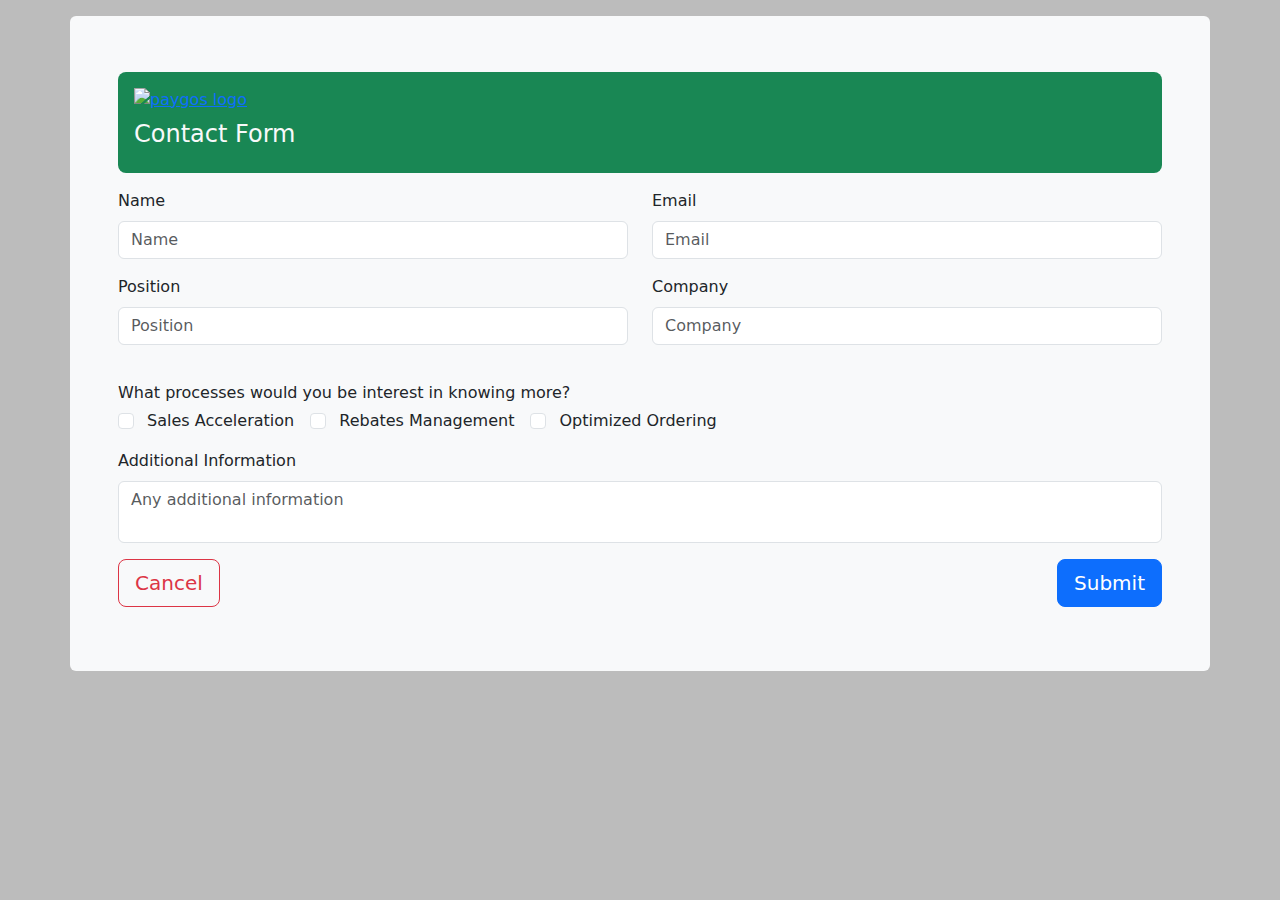
==== index.html @ 5a8a4584 "feat: solutions checkbox" ====
<!DOCTYPE html>
<html>
  <head>
    <title>Paygos | Signup Form</title>
    <link rel="stylesheet" href="styles.css">
    <link href="https://cdn.jsdelivr.net/npm/bootstrap@5.3.3/dist/css/bootstrap.min.css" rel="stylesheet" integrity="sha384-QWTKZyjpPEjISv5WaRU9OFeRpok6YctnYmDr5pNlyT2bRjXh0JMhjY6hW+ALEwIH" crossorigin="anonymous">
  </head>
  <body style="background: rgb(188, 188, 188);">    
    <form id="form" class="container mx-auto p-5 bg-light h-100 m-3 rounded" method="POST">

      <!--Header-->

      <div class="d-flex flex-column gap-2 bg-success p-3 header my-2">
        <a href="http://www.paygos.ca"><img src="https://paygos.ca/wp-content/themes/paygos2024/images/logo.svg" class="logo d-block" alt="paygos logo"></a>
        <h4 class="h4 text-light">Contact Form</h4>
      </div>

        <!--Name and Email-->
        <div class="row">
            <div class="form-group col-md-6 my-2">
                <label class="form-label">Name</label>
                <input class="form-control" type="text" placeholder="Name" name="Name" / required>
            </div>
            <div class="form-group col-md-6 my-2">
                <label class="form-label">Email</label>
                <input class="form-control" type="email" placeholder="Email" name="Email" / required>
            </div>
        </div>

        <!--Position and Company-->
        <div class="row">
            <div class="form-group col-md-6 my-2">
                <label class="form-label">Position</label>
                <input class="form-control" type="text" placeholder="Position" name="Position" / required>
            </div>
            <div class="form-group col-md-6 my-2">
                <label class="form-label">Company</label>
                <input class="form-control" type="text" placeholder="Company" name="Company" / required>
            </div>
        </div>

        <!--T & Cs-->
        <div class="row mt-4">
            <p class="my-1">What processes would you be interest in knowing more?</p>
            <div class="d-md-flex d-grid gap-2">
              <div class="form-group">
                <input class="form-check-input" type="checkbox" name="salesacc" id="salesacc"/>
                <label class="form-check-label mx-2" for="salesacc">Sales Acceleration</label>
            </div> 
            <div class="form-group">
              <input class="form-check-input" type="checkbox" name="rebates" id="rebates"/>
              <label class="form-check-label mx-2" for="rebates">Rebates Management</label>
            </div> 
            <div class="form-group">
              <input class="form-check-input" type="checkbox" name="order" id="order"/>
              <label class="form-check-label mx-2" for="order">Optimized Ordering</label>
          </div> 
            </div>
                  
        </div>

        <div class="row my-3">
            <div class="form-group col">
                <label class="form-label" for="Notes">Additional Information</label>
                <textarea id="Notes" class="form-control" placeholder="Any additional information" name="Notes" style="resize: none;"></textarea>
            </div>
        </div>

      <div class="d-grid gap-2 d-md-flex justify-content-md-between flex-md-row-reverse my-3">
          <button class="btn btn-lg btn-primary" type="submit" id="submit-button">Submit</button>
          <button class="btn btn-lg btn-outline-danger">Cancel</button>
      </div>

    </form> 

    <div
      id="message"
      class="alert alert-success fixed-top"
      style="
        display: none;
      "
    ></div>

    <script>
      document.getElementById("form").addEventListener("submit", function (e) {
        e.preventDefault(); // Prevent the default form submission
        document.getElementById("message").textContent = "Submitting..";
        document.getElementById("message").style.display = "block";
        document.getElementById("submit-button").disabled = true;

        // Collect the form data
        var formData = new FormData(this);
        var keyValuePairs = [];
        for (var pair of formData.entries()) {
          keyValuePairs.push(pair[0] + "=" + pair[1]);
        }

        var formDataString = keyValuePairs.join("&");

        // Send a POST request to your Google Apps Script
        fetch(
          "https://script.google.com/macros/s/AKfycbxteg71cd7hV9nDy0GBPj_LpxfYbMTcjnl6LSmIKGHUA-qAAQ-FZgm49uVIQh1C46TU/exec",
          {
            redirect: "follow",
            method: "POST",
            body: formDataString,
            headers: {
              "Content-Type": "text/plain;charset=utf-8",
            },
          }
        )
          .then(function (response) {
            // Check if the request was successful
            if (response) {
              return response; // Assuming your script returns JSON response
            } else {
              throw new Error("Failed to submit the form.");
            }
          })
          .then(function (data) {
            // Display a success message
            document.getElementById("message").textContent =
              "Data submitted successfully!";
            document.getElementById("message").style.display = "block";
            document.getElementById("message").style.backgroundColor = "green";
            document.getElementById("message").style.color = "beige";
            document.getElementById("submit-button").disabled = false;
            document.getElementById("form").reset();

            setTimeout(function () {
              document.getElementById("message").textContent = "";
              document.getElementById("message").style.display = "none";
            }, 2600);
          })
          .catch(function (error) {
            // Handle errors, you can display an error message here
            console.error(error);
            document.getElementById("message").textContent =
              "An error occurred while submitting the form.";
            document.getElementById("message").style.display = "block";
          });
      });
    </script>
  </body>
</html>
---- styles.css ----
body{
  background: #a2a2a2;
}

.header{
  background: url(https://paygos.ca/wp-content/themes/paygos2024/images/top-hero-bg.png);
  background-size: cover;
  border-radius: 8px;
}

.logo {
  max-width: 150px;
}/*# sourceMappingURL=styles.css.map */
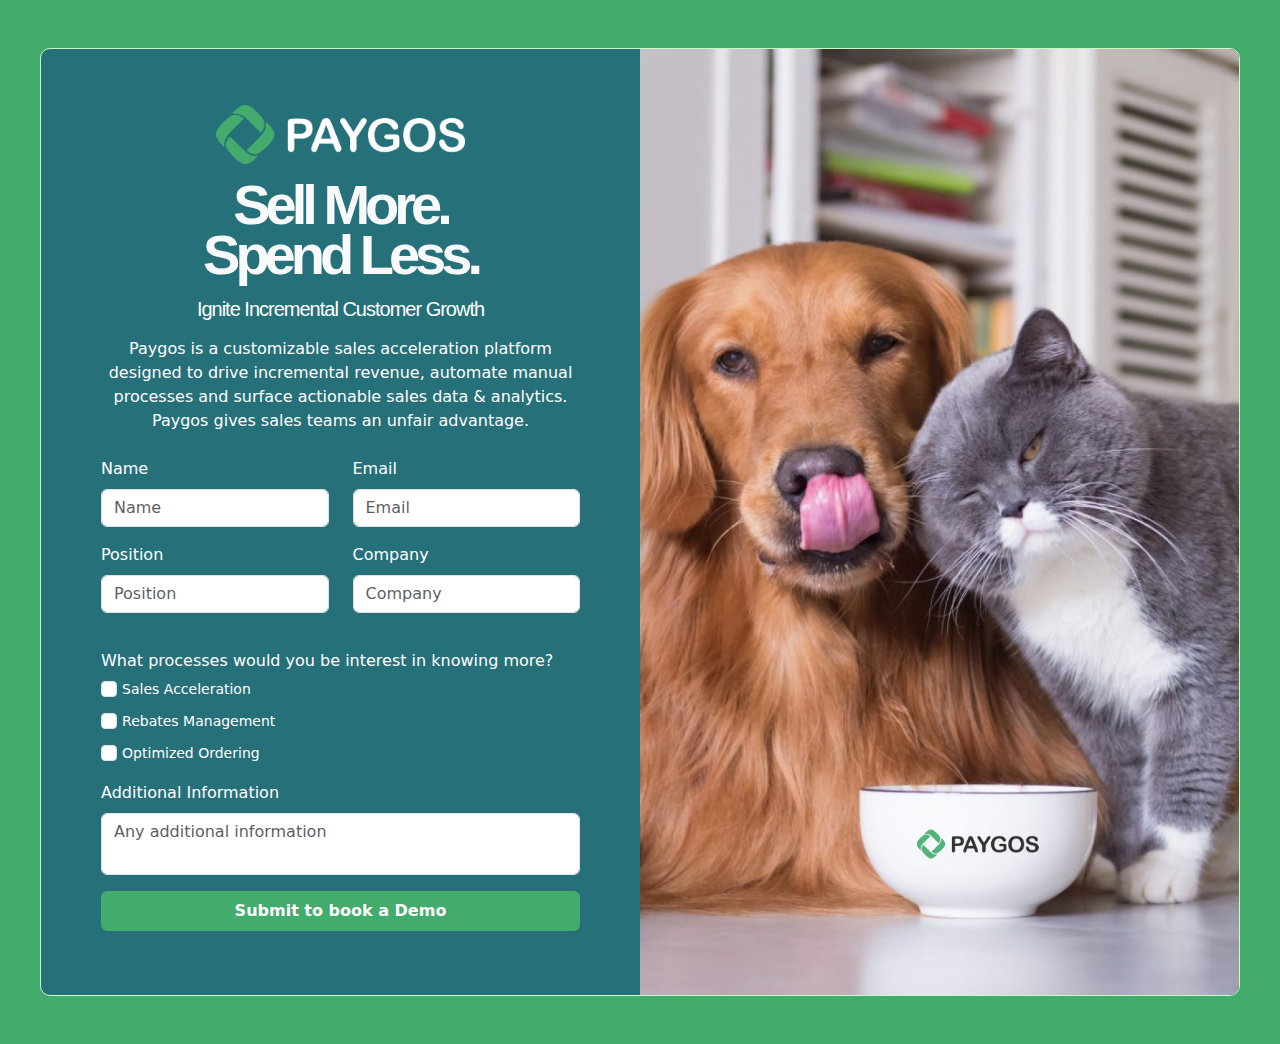
==== commit f2bdc3c3: "fix: new layout" ====
--- a/index.html
+++ b/index.html
@@ -2,77 +2,92 @@
 <html>
   <head>
     <title>Paygos | Signup Form</title>
+    
     <link rel="stylesheet" href="styles.css">
     <link href="https://cdn.jsdelivr.net/npm/bootstrap@5.3.3/dist/css/bootstrap.min.css" rel="stylesheet" integrity="sha384-QWTKZyjpPEjISv5WaRU9OFeRpok6YctnYmDr5pNlyT2bRjXh0JMhjY6hW+ALEwIH" crossorigin="anonymous">
   </head>
-  <body style="background: rgb(188, 188, 188);">    
-    <form id="form" class="container mx-auto p-5 bg-light h-100 m-3 rounded" method="POST">
+  <body style="background: #43AB6C;">    
 
-      <!--Header-->
+    <div class="container-fluid">
 
-      <div class="d-flex flex-column gap-2 bg-success p-3 header my-2">
-        <a href="http://www.paygos.ca"><img src="https://paygos.ca/wp-content/themes/paygos2024/images/logo.svg" class="logo d-block" alt="paygos logo"></a>
-        <h4 class="h4 text-light">Contact Form</h4>
-      </div>
+    <div class="row wrapper mx-auto my-5 rounded-lg">
+    <!--Form Col-->
+    <div class="col-md-6">
+      <form id="form" class="p-md-5" method="POST">
+        <!--Header-->
+        <div class="d-flex flex-column gap-2 align-items-center">
+          <a href="http://www.paygos.ca"><img src="/img/paygosXL-white.png" class="logo my-2" alt="paygos logo"></a>
+          <h1 class="title text-light">Sell More.<br> Spend Less.</h1>
+          <h2 class="subtitle">Ignite Incremental Customer Growth</h2>
+          <p class="p">Paygos is a customizable sales acceleration platform designed to drive incremental revenue, automate manual processes and surface actionable sales data & analytics. <br> Paygos gives sales teams an unfair advantage.</p>
+        </div>
+  
+          <!--Name and Email-->
+          <div class="row">
+              <div class="form-group col-md-6 my-2">
+                  <label class="form-label">Name</label>
+                  <input class="form-control" type="text" placeholder="Name" name="Name" / required>
+              </div>
+              <div class="form-group col-md-6 my-2">
+                  <label class="form-label">Email</label>
+                  <input class="form-control" type="email" placeholder="Email" name="Email" / required>
+              </div>
+          </div>
+  
+          <!--Position and Company-->
+          <div class="row">
+              <div class="form-group col-md-6 my-2">
+                  <label class="form-label">Position</label>
+                  <input class="form-control" type="text" placeholder="Position" name="Position" / required>
+              </div>
+              <div class="form-group col-md-6 my-2">
+                  <label class="form-label">Company</label>
+                  <input class="form-control" type="text" placeholder="Company" name="Company" / required>
+              </div>
+          </div>
+  
+          <!--T & Cs-->
+          <div class="row mt-4">
+              <p class="form-label my-1">What processes would you be interest in knowing more?</p>
+              <div class="d-grid gap-2">
+                <div class="form-group">
+                  <input class="form-check-input" type="checkbox" name="salesacc" id="salesacc"/>
+                  <label class="form-check-label" for="salesacc">Sales Acceleration</label>
+              </div> 
+              <div class="form-group">
+                <input class="form-check-input" type="checkbox" name="rebates" id="rebates"/>
+                <label class="form-check-label" for="rebates">Rebates Management</label>
+              </div> 
+              <div class="form-group">
+                <input class="form-check-input" type="checkbox" name="order" id="order"/>
+                <label class="form-check-label" for="order">Optimized Ordering</label>
+            </div> 
+              </div>
+                    
+          </div>
+         <!--Notes-->
+          <div class="row my-3">
+              <div class="form-group col">
+                  <label class="form-label" for="Notes">Additional Information</label>
+                  <textarea id="Notes" class="form-control" placeholder="Any additional information" name="Notes" style="resize: none;"></textarea>
+              </div>
+          </div>
+        <!--Buttons-->
+        <div class="d-grid gap-2 my-3">
+            <button class="btn btn-primary" type="submit" id="submit-button">Submit to book a Demo</button>
+            <!-- <button class="btn btn-lg btn-outline-danger">Cancel</button> -->
+        </div>
+  
+      </form> 
+    </div>
+    <!--IMG Col-->
+    <img src="/img/form-img.png" class="form-img d-none d-md-flex col-md-6 p-0" alt="form-img">
 
-        <!--Name and Email-->
-        <div class="row">
-            <div class="form-group col-md-6 my-2">
-                <label class="form-label">Name</label>
-                <input class="form-control" type="text" placeholder="Name" name="Name" / required>
-            </div>
-            <div class="form-group col-md-6 my-2">
-                <label class="form-label">Email</label>
-                <input class="form-control" type="email" placeholder="Email" name="Email" / required>
-            </div>
-        </div>
+    </div>
 
-        <!--Position and Company-->
-        <div class="row">
-            <div class="form-group col-md-6 my-2">
-                <label class="form-label">Position</label>
-                <input class="form-control" type="text" placeholder="Position" name="Position" / required>
-            </div>
-            <div class="form-group col-md-6 my-2">
-                <label class="form-label">Company</label>
-                <input class="form-control" type="text" placeholder="Company" name="Company" / required>
-            </div>
-        </div>
+    </div>
 
-        <!--T & Cs-->
-        <div class="row mt-4">
-            <p class="my-1">What processes would you be interest in knowing more?</p>
-            <div class="d-md-flex d-grid gap-2">
-              <div class="form-group">
-                <input class="form-check-input" type="checkbox" name="salesacc" id="salesacc"/>
-                <label class="form-check-label mx-2" for="salesacc">Sales Acceleration</label>
-            </div> 
-            <div class="form-group">
-              <input class="form-check-input" type="checkbox" name="rebates" id="rebates"/>
-              <label class="form-check-label mx-2" for="rebates">Rebates Management</label>
-            </div> 
-            <div class="form-group">
-              <input class="form-check-input" type="checkbox" name="order" id="order"/>
-              <label class="form-check-label mx-2" for="order">Optimized Ordering</label>
-          </div> 
-            </div>
-                  
-        </div>
-
-        <div class="row my-3">
-            <div class="form-group col">
-                <label class="form-label" for="Notes">Additional Information</label>
-                <textarea id="Notes" class="form-control" placeholder="Any additional information" name="Notes" style="resize: none;"></textarea>
-            </div>
-        </div>
-
-      <div class="d-grid gap-2 d-md-flex justify-content-md-between flex-md-row-reverse my-3">
-          <button class="btn btn-lg btn-primary" type="submit" id="submit-button">Submit</button>
-          <button class="btn btn-lg btn-outline-danger">Cancel</button>
-      </div>
-
-    </form> 
-
+  <!--Alert msg-->
     <div
       id="message"
       class="alert alert-success fixed-top"
@@ -80,6 +95,7 @@
         display: none;
       "
     ></div>
+
 
     <script>
       document.getElementById("form").addEventListener("submit", function (e) {
@@ -120,7 +136,7 @@
           .then(function (data) {
             // Display a success message
             document.getElementById("message").textContent =
-              "Data submitted successfully!";
+              "Thank you for submitting!";
             document.getElementById("message").style.display = "block";
             document.getElementById("message").style.backgroundColor = "green";
             document.getElementById("message").style.color = "beige";
--- a/styles.css
+++ b/styles.css
@@ -1,13 +1,68 @@
-body{
-  background: #a2a2a2;
+
+/*Typography*/
+
+.title, .subtitle{
+  font-family: "Montserrat", sans-serif;
 }
 
-.header{
-  background: url(https://paygos.ca/wp-content/themes/paygos2024/images/top-hero-bg.png);
-  background-size: cover;
-  border-radius: 8px;
+.title{
+font-size: 56px;
+text-align: center;
+font-style: normal;
+font-weight: 800;
+line-height: 90%; /* 165.6px */
+letter-spacing: -5px;
+text-transform: capitalize;
 }
 
+.subtitle{
+  font-size: 20px;
+  letter-spacing: -1px;
+  text-align: center;
+}
+
+.p{
+  text-align: center;
+}
+
+.form-check-label{
+  font-size: 14px;
+}
+
+.title, .subtitle, .p, .form-label, .form-check-label{
+  color: white !important;
+}
+
+/*----*/
+
 .logo {
-  max-width: 150px;
-}/*# sourceMappingURL=styles.css.map */+  max-width: 250px;
+}
+
+.form-img{
+  object-fit: cover;
+}
+
+.wrapper{
+  max-width: 1200px;
+  border: solid 1px rgb(198, 255, 195);
+  background-color: #267079;
+  border-radius: 10px;
+  overflow: hidden;
+}
+
+.btn-primary{
+  font-weight: 600 !important;
+  background: #43AB6C !important;
+  border: solid 2px #43AB6C !important;
+}
+
+.btn-primary:hover{
+  border: solid 2px white !important;
+}
+
+@media (max-width: 600px) {
+  .logo {
+    max-width: 200px;
+  }
+}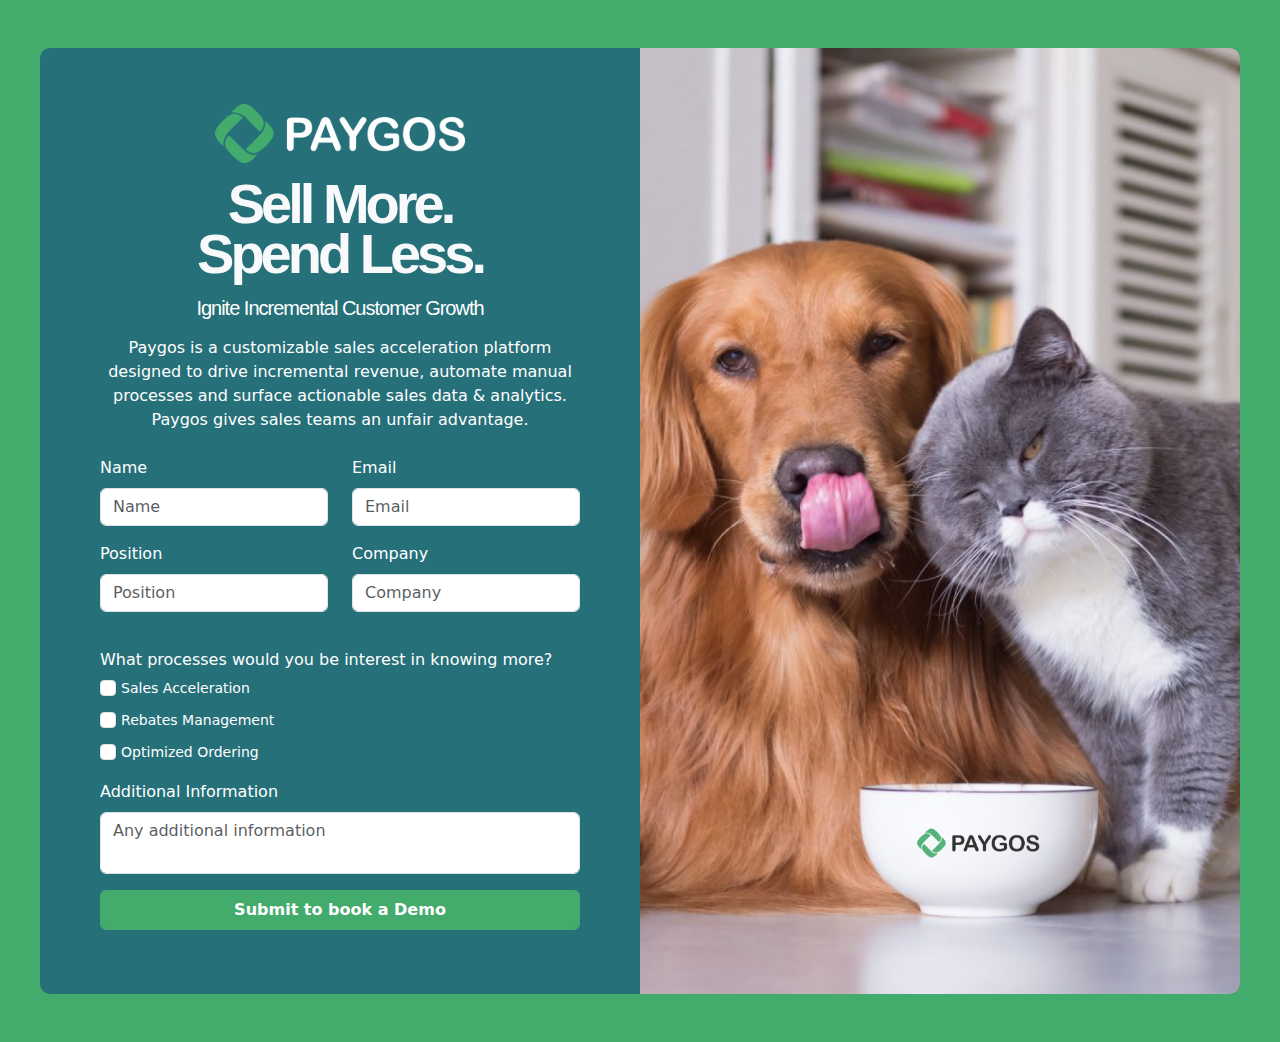
==== commit 92227124: "fix: minor style" ====
--- a/index.html
+++ b/index.html
@@ -2,7 +2,6 @@
 <html>
   <head>
     <title>Paygos | Signup Form</title>
-    
     <link rel="stylesheet" href="styles.css">
     <link href="https://cdn.jsdelivr.net/npm/bootstrap@5.3.3/dist/css/bootstrap.min.css" rel="stylesheet" integrity="sha384-QWTKZyjpPEjISv5WaRU9OFeRpok6YctnYmDr5pNlyT2bRjXh0JMhjY6hW+ALEwIH" crossorigin="anonymous">
   </head>
@@ -13,7 +12,7 @@
     <div class="row wrapper mx-auto my-5 rounded-lg">
     <!--Form Col-->
     <div class="col-md-6">
-      <form id="form" class="p-md-5" method="POST">
+      <form id="form" class="p-3 p-md-5" method="POST">
         <!--Header-->
         <div class="d-flex flex-column gap-2 align-items-center">
           <a href="http://www.paygos.ca"><img src="/img/paygosXL-white.png" class="logo my-2" alt="paygos logo"></a>
--- a/styles.css
+++ b/styles.css
@@ -11,7 +11,7 @@
 font-style: normal;
 font-weight: 800;
 line-height: 90%; /* 165.6px */
-letter-spacing: -5px;
+letter-spacing: -4px;
 text-transform: capitalize;
 }
 
@@ -45,7 +45,6 @@
 
 .wrapper{
   max-width: 1200px;
-  border: solid 1px rgb(198, 255, 195);
   background-color: #267079;
   border-radius: 10px;
   overflow: hidden;
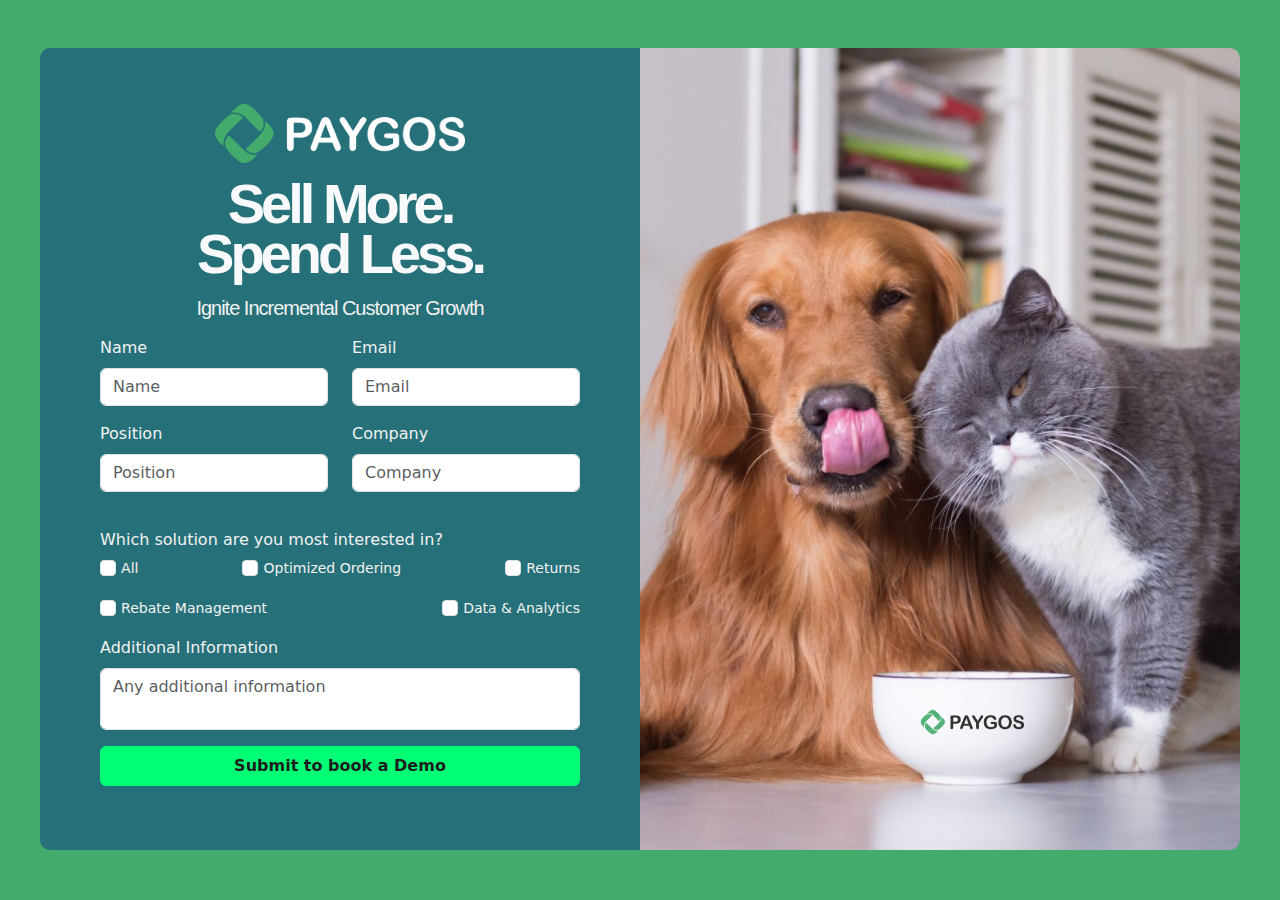
==== commit 34e21b49: "fix: small tweaks" ====
--- a/index.html
+++ b/index.html
@@ -2,8 +2,9 @@
 <html>
   <head>
     <title>Paygos | Signup Form</title>
+    <link href="https://cdn.jsdelivr.net/npm/bootstrap@5.3.3/dist/css/bootstrap.min.css" rel="stylesheet" integrity="sha384-QWTKZyjpPEjISv5WaRU9OFeRpok6YctnYmDr5pNlyT2bRjXh0JMhjY6hW+ALEwIH" crossorigin="anonymous">
     <link rel="stylesheet" href="styles.css">
-    <link href="https://cdn.jsdelivr.net/npm/bootstrap@5.3.3/dist/css/bootstrap.min.css" rel="stylesheet" integrity="sha384-QWTKZyjpPEjISv5WaRU9OFeRpok6YctnYmDr5pNlyT2bRjXh0JMhjY6hW+ALEwIH" crossorigin="anonymous">
+
   </head>
   <body style="background: #43AB6C;">    
 
@@ -18,7 +19,7 @@
           <a href="http://www.paygos.ca"><img src="/img/paygosXL-white.png" class="logo my-2" alt="paygos logo"></a>
           <h1 class="title text-light">Sell More.<br> Spend Less.</h1>
           <h2 class="subtitle">Ignite Incremental Customer Growth</h2>
-          <p class="p">Paygos is a customizable sales acceleration platform designed to drive incremental revenue, automate manual processes and surface actionable sales data & analytics. <br> Paygos gives sales teams an unfair advantage.</p>
+          <p class="p d-none">Paygos is a customizable sales acceleration platform designed to drive incremental revenue, automate manual processes and surface actionable sales data & analytics. <br> Paygos gives sales teams an unfair advantage.</p>
         </div>
   
           <!--Name and Email-->
@@ -47,20 +48,29 @@
   
           <!--T & Cs-->
           <div class="row mt-4">
-              <p class="form-label my-1">What processes would you be interest in knowing more?</p>
-              <div class="d-grid gap-2">
+              <p class="form-label my-1">Which solution are you most interested in?</p>
+              <div class="d-flex justify-content-between flex-wrap gap-3  ">
                 <div class="form-group">
-                  <input class="form-check-input" type="checkbox" name="salesacc" id="salesacc"/>
-                  <label class="form-check-label" for="salesacc">Sales Acceleration</label>
-              </div> 
-              <div class="form-group">
-                <input class="form-check-input" type="checkbox" name="rebates" id="rebates"/>
-                <label class="form-check-label" for="rebates">Rebates Management</label>
+                  <input class="form-check-input" type="checkbox" name="all" id="all"/>
+                  <label class="form-check-label" for="all">All</label>
               </div> 
               <div class="form-group">
                 <input class="form-check-input" type="checkbox" name="order" id="order"/>
                 <label class="form-check-label" for="order">Optimized Ordering</label>
-            </div> 
+              </div> 
+              <div class="form-group">
+                <input class="form-check-input" type="checkbox" name="returns" id="returns"/>
+                <label class="form-check-label" for="returns">Returns</label>
+              </div> 
+              <div class="form-group">
+                <input class="form-check-input" type="checkbox" name="rebate" id="rebate"/>
+                <label class="form-check-label" for="rebate">Rebate Management</label>
+              </div> 
+              <div class="form-group">
+                <input class="form-check-input" type="checkbox" name="analytics" id="analytics"/>
+                <label class="form-check-label" for="analytics">Data & Analytics</label>
+              </div> 
+
               </div>
                     
           </div>
--- a/styles.css
+++ b/styles.css
@@ -1,3 +1,11 @@
+:root{
+  --white: #f2f2f2;
+  --black: #1d1d1d;
+  --green-light: #00FF75;
+  --green-brand: #43AB6C;
+  --green-dark: #267079;
+}
+
 
 /*Typography*/
 
@@ -30,7 +38,7 @@
 }
 
 .title, .subtitle, .p, .form-label, .form-check-label{
-  color: white !important;
+  color: var(--white);
 }
 
 /*----*/
@@ -51,13 +59,16 @@
 }
 
 .btn-primary{
-  font-weight: 600 !important;
-  background: #43AB6C !important;
-  border: solid 2px #43AB6C !important;
+  font-weight: 700 ;
+  background: var(--green-light);
+  color: var(--black);
+  border: solid 2px var(--green-light);
 }
 
 .btn-primary:hover{
-  border: solid 2px white !important;
+  border: solid 2px var(--white);
+  color: var(--white);
+  background: var(--green-brand);
 }
 
 @media (max-width: 600px) {
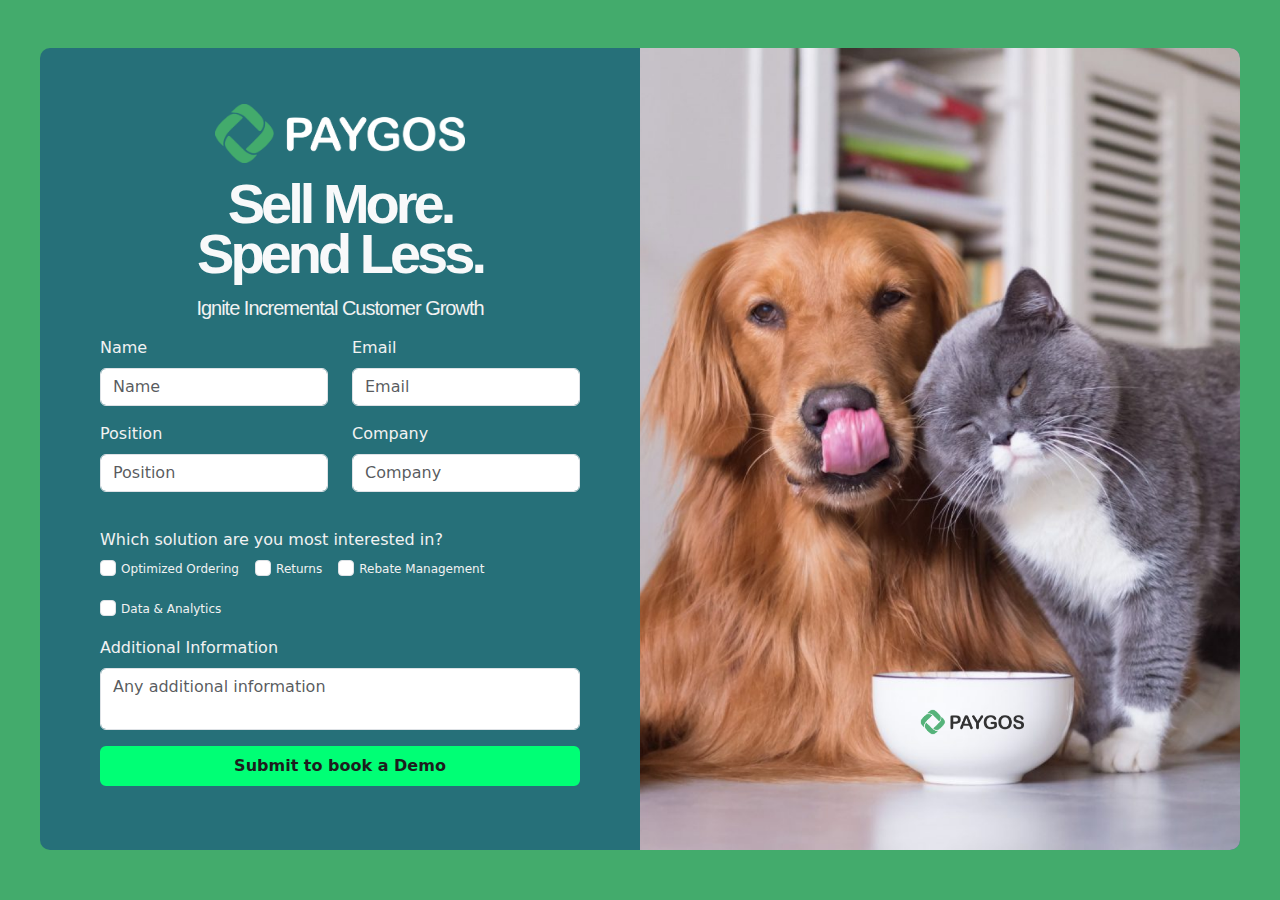
==== commit 612fa361: "fix: checkbox alignment" ====
--- a/index.html
+++ b/index.html
@@ -49,11 +49,11 @@
           <!--T & Cs-->
           <div class="row mt-4">
               <p class="form-label my-1">Which solution are you most interested in?</p>
-              <div class="d-flex justify-content-between flex-wrap gap-3  ">
-                <div class="form-group">
+              <div class="d-grid d-md-flex flex-wrap gap-3">
+                <!-- <div class="form-group">
                   <input class="form-check-input" type="checkbox" name="all" id="all"/>
                   <label class="form-check-label" for="all">All</label>
-              </div> 
+                </div>  -->
               <div class="form-group">
                 <input class="form-check-input" type="checkbox" name="order" id="order"/>
                 <label class="form-check-label" for="order">Optimized Ordering</label>
--- a/styles.css
+++ b/styles.css
@@ -34,7 +34,7 @@
 }
 
 .form-check-label{
-  font-size: 14px;
+  font-size: 12px;
 }
 
 .title, .subtitle, .p, .form-label, .form-check-label{
